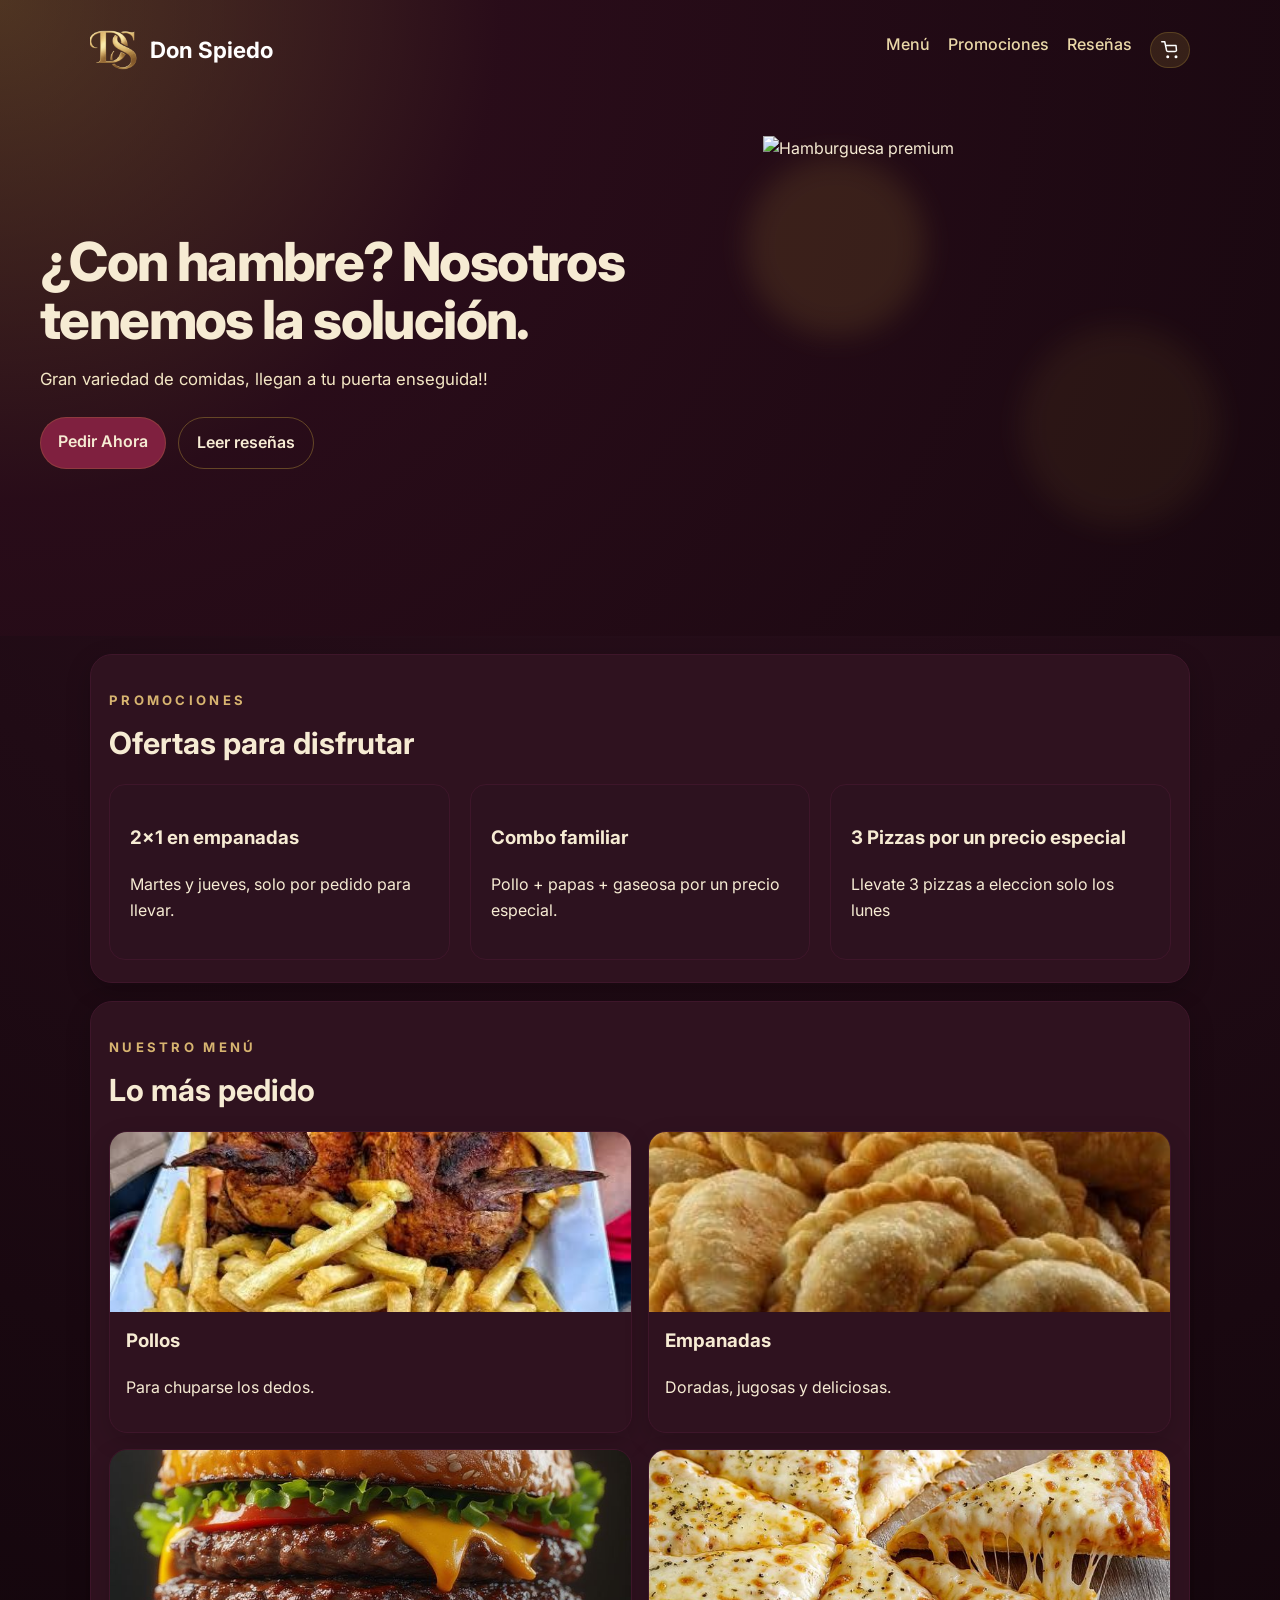
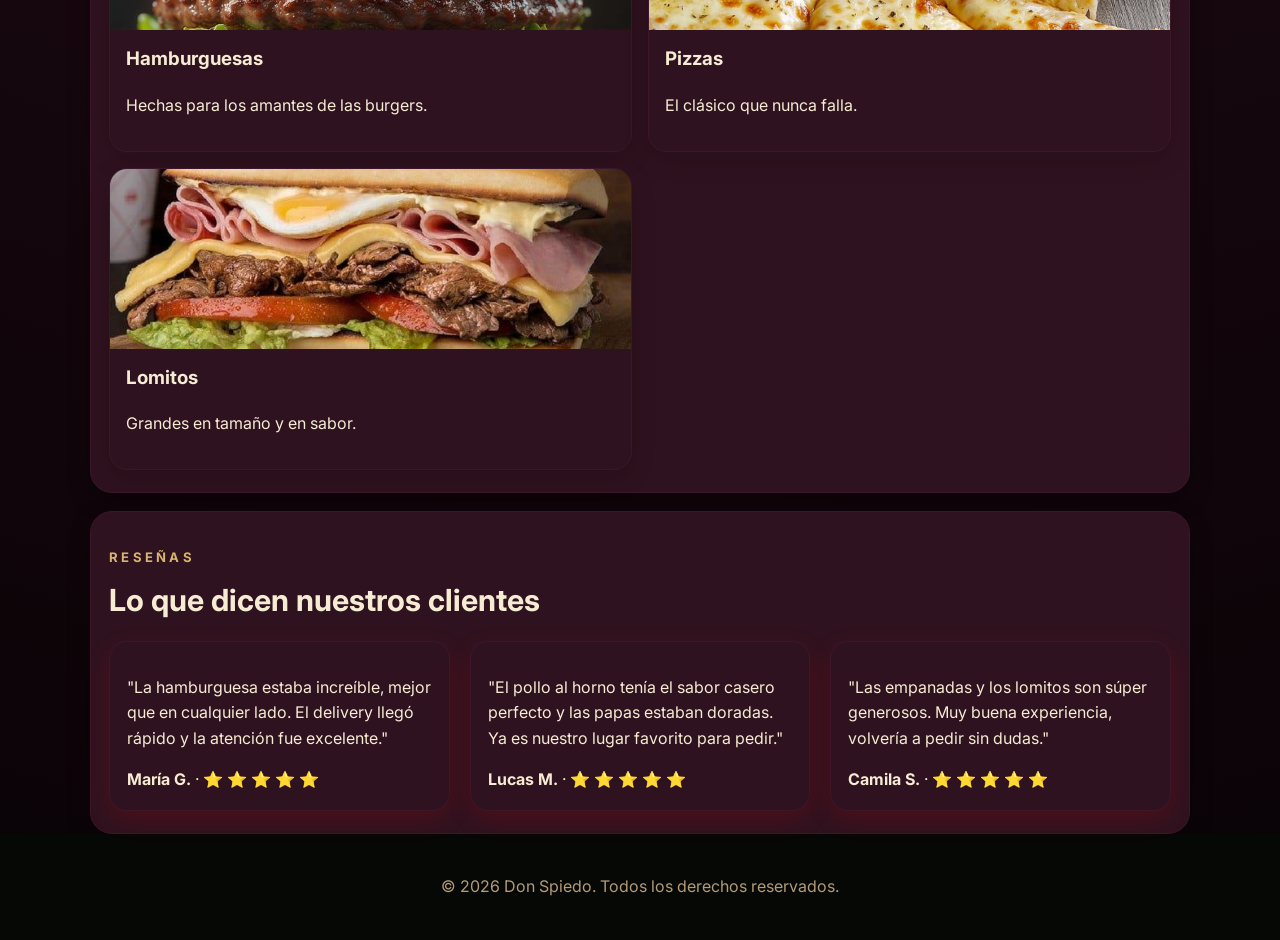
==== index.html @ 353672bb "Proyecto Rotiseria" ====
<!DOCTYPE html>
<html lang="es">
<head>
    <meta charset="UTF-8">
    <meta name="viewport" content="width=device-width, initial-scale=1.0">
    <title>Don Spiedo</title>
    <meta name="description" content="Rotisería Don Spiedo: comidas caseras, pollo al horno y pedidos para llevar.">
    <link rel="preconnect" href="https://fonts.googleapis.com">
    <link rel="preconnect" href="https://fonts.gstatic.com" crossorigin>
    <link href="https://fonts.googleapis.com/css2?family=Inter:wght@400;500;600;700&display=swap" rel="stylesheet">
    <link rel="stylesheet" href="assets/css/style.css">
</head>
<body>
    <header class="encabezado">
        <nav class="barraNavegacion">
            <a href="#top" class="marca">
                <img src="assets/img/Gemini_Generated_Image_pw00q7pw00q7pw00-Photoroom.png" alt="Logo de Don Spiedo" class="logoMarca">
                <span>Don Spiedo</span>
            </a>
            <div class="enlacesNavegacion">
                <a href="#menu">Menú</a>
                <a href="#promociones">Promociones</a>
                <a href="#resenas">Reseñas</a>
                <button type="button" class="botonCarrito" aria-label="Ver carrito">
                    <img src="data:image/svg+xml,%3Csvg xmlns='http://www.w3.org/2000/svg' viewBox='0 0 24 24' fill='none' stroke='white' stroke-width='2' stroke-linecap='round' stroke-linejoin='round'%3E%3Ccircle cx='9' cy='21' r='1'/%3E%3Ccircle cx='20' cy='21' r='1'/%3E%3Cpath d='M1 1h4l2.4 11.4a2 2 0 0 0 2 1.6h9.2a2 2 0 0 0 2-1.6L20 6H6'/%3E%3C/svg%3E" alt="Carrito" class="iconoCarrito">
                    <span id="contadorCarrito" class="contadorCarrito">0</span>
                </button>
            </div>
        </nav>

        <div class="contenidoEncabezado">
            <div class="textoEncabezado">
                <h1>¿Con hambre? Nosotros tenemos la solución.</h1>
                <p>Gran variedad de comidas, llegan a tu puerta enseguida!!</p>
                <div class="botonesEncabezado">
                    <a href="#menu" class="boton botonPrincipal">Pedir Ahora</a>
                    <a href="#resenas" class="boton botonSecundario">Leer reseñas</a>
                </div>
            </div>

            <div class="visualEncabezado">
                <div class="capaParticulas" aria-hidden="true"></div>
                <div class="tarjetaImagenEncabezado">
                    <img src="assets/img/dc7f4a45cf3483b72f3a25811091920b.png" alt="Hamburguesa premium" class="imagenHamburguesaEncabezado">
                </div>
            </div>
        </div>
    </header>

      <section class="seccion promociones" id="promociones">
            <div class="encabezadoSeccion">
                <p class="etiqueta">Promociones</p>
                <h2>Ofertas para disfrutar</h2>
            </div>

<div class="cuadriculaPromociones">
                <article class="tarjetaPromocion" data-promocion="2x1 en empanadas">
                    <h3>2x1 en empanadas</h3>
                    <p>Martes y jueves, solo por pedido para llevar.</p>
                </article>

                <article class="tarjetaPromocion" data-promocion="Combo familiar">
                    <h3>Combo familiar</h3>
                    <p>Pollo + papas + gaseosa por un precio especial.</p>
                </article>

                 <article class="tarjetaPromocion" data-promocion="3 pizzas por un precio especial.">
                    <h3>3 Pizzas por un precio especial</h3>
                    <p>Llevate 3 pizzas a eleccion solo los lunes</p>
                </article>

            </div>
        </section>
        
    <main>
        <section class="seccion" id="menu">
            <div class="encabezadoSeccion">
                <p class="etiqueta">Nuestro menú</p>
                <h2>Lo más pedido</h2>
            </div>

            <div class="tarjetas">
                <article class="tarjeta">
                    <img src="assets/img/pllo.jpg" alt="Pollo al horno con papas">
                    <div class="contenidoTarjeta">
                        <h3>Pollos</h3>
                        <p>Para chuparse los dedos.</p>
                    </div>
                </article>

                <article class="tarjeta">
                    <img src="assets/img/empanadas.jpg" alt="Empanadas horneadas">
                    <div class="contenidoTarjeta">
                        <h3>Empanadas</h3>
                        <p>Doradas, jugosas y deliciosas.</p>
                    </div>
                </article>

                <article class="tarjeta">
                    <img src="assets/img/ham.jpg" alt="Hamburguesa clásica">
                    <div class="contenidoTarjeta">
                        <h3>Hamburguesas</h3>
                        <p>Hechas para los amantes de las burgers.</p>
                      
                    </div>
                </article>



                <article class="tarjeta">
                    <img src="assets/img/pizzaqueso.jpg" alt="Pizzas">
                    <div class="contenidoTarjeta">
                        <h3>Pizzas</h3>
                        <p>El clásico que nunca falla.</p>
                    </div>
                </article>



                <article class="tarjeta">
                    <img src="assets/img/lomi.jpg" alt="Lomitos">
                    <div class="contenidoTarjeta">
                        <h3>Lomitos</h3>
                        <p>Grandes en tamaño y en sabor.</p>
                    </div>
                </article>



            </div>
        </section>


        <section class="seccion reseñas" id="resenas">
            <div class="encabezadoSeccion">
                <p class="etiqueta">Reseñas</p>
                <h2>Lo que dicen nuestros clientes</h2>
            </div>

            <div class="cuadriculaResenas">
                <article class="tarjetaResena">
                    <p>"La hamburguesa estaba increíble, mejor que en cualquier lado. El delivery llegó rápido y la atención fue excelente."</p>
                    <div class="reseñaAutor"><strong>María G.</strong> ·  ⭐ ⭐ ⭐ ⭐ ⭐</div>
                </article>
                <article class="tarjetaResena">
                    <p>"El pollo al horno tenía el sabor casero perfecto y las papas estaban doradas. Ya es nuestro lugar favorito para pedir."</p>
                    <div class="reseñaAutor"><strong>Lucas M.</strong> ·  ⭐ ⭐ ⭐ ⭐ ⭐</div>
                </article>
                <article class="tarjetaResena">
                    <p>"Las empanadas y los lomitos son súper generosos. Muy buena experiencia, volvería a pedir sin dudas."</p>
                    <div class="reseñaAutor"><strong>Camila S.</strong> ·  ⭐ ⭐ ⭐ ⭐ ⭐</div>
                </article>
            </div>
        </section>
    </main>

    <div id="detalleMenu" class="detalleMenu" aria-hidden="true">
        <div class="tarjetaDetalleMenu">
            <div class="encabezadoDetalleMenu">
                <div>
                    <p class="etiqueta">Explorar menú</p>
                    <h3 id="tituloDetalle">Menú</h3>
                </div>
                <button type="button" class="cerrarDetalleMenu" id="botonCerrarDetalle" aria-label="Cerrar menú">×</button>
            </div>
            <div id="opcionesDetalleMenu" class="opcionesDetalleMenu"></div>
        </div>
    </div>

    <footer>
        <p>© 2026 Don Spiedo. Todos los derechos reservados.</p>
    </footer>

    <aside class="carritoFlotante" id="carritoFlotante">
        <div class="encabezadoCarritoFlotante">
            <h3>Tu pedido</h3>
            <button type="button" class="botonCerrarCarrito" id="botonCerrarCarrito" aria-label="Cerrar carrito">×</button>
        </div>
        <div id="itemsCarrito" class="listaItemsCarrito">Tu carrito está vacío.</div>
        <div class="totalCarrito">Total: $0</div>
    </aside>

    <script src="assets/js/carrito.js"></script>
    <script src="assets/js/menu.js"></script>
    <script src="assets/js/checkout.js"></script>
    <script src="assets/js/main.js"></script>
---- assets/css/style.css ----
:root {
    --fondo: #190810;
    --superficie: #2f121f;
    --primario: #d5b23f;
    --primarioOscuro: #ad8a2a;
    --texto: #f6ebd3;
    --suave: #b39b76;
    --borde: #3e162a;
}


* {
    box-sizing: border-box;
    -webkit-tap-highlight-color: transparent;
}

html {
    scroll-behavior: smooth;
}

body {
    margin: 0;
    font-family: 'Inter', sans-serif;
    color: var(--texto);
    background: radial-gradient(circle at top, #2e111f 0%, var(--fondo) 55%, #090306 100%);
    line-height: 1.6;
}

body::-webkit-scrollbar {
    display: none;
}

img {
    max-width: 100%;
}

nav a,
.boton {
    text-decoration: none;
}

.encabezado {
    position: relative;
    overflow: hidden;
    background: radial-gradient(circle at top left, rgba(213, 178, 65, 0.24) 0%, rgba(41, 12, 25, 0.95) 35%, #190810 100%);
    color: var(--texto);
    padding: 20px 18px 70px;
}

.barraNavegacion {
    max-width: 1100px;
    margin: 0 auto;
    display: flex;
    justify-content: space-between;
    align-items: center;
    gap: 12px;
}

.marca {
    display: inline-flex;
    align-items: center;
    gap: 10px;
    font-size: 1.4rem;
    font-weight: 700;
    color: white;
    text-decoration: none;
}

.logoMarca {
    width: 50px;
    height: 60px;
    object-fit: cover;
}

.enlacesNavegacion {
    display: flex;
    gap: 18px;
    flex-wrap: wrap;
    justify-content: center;
}

.enlacesNavegacion a {
    color: #ead8a8;
    font-weight: 500;
}

.botonCarrito {
    position: relative;
    background: rgba(213, 178, 65, 0.14);
    border: 1px solid rgba(213, 178, 65, 0.22);
    color: var(--texto);
    border-radius: 999px;
    padding: 8px 10px;
    font-size: 1rem;
    cursor: pointer;
    display: inline-flex;
    align-items: center;
    justify-content: center;
}

.iconoCarrito {
    width: 18px;
    height: 18px;
}

.contadorCarrito {
    position: absolute;
    top: -4px;
    right: -4px;
    min-width: 18px;
    height: 18px;
    padding: 0 4px;
    border-radius: 999px;
    background: var(--primario);
    color: #031403;
    font-size: 0.72rem;
    font-weight: 700;
    display: inline-flex;
    align-items: center;
    justify-content: center;
}

.contenidoEncabezado {
    position: relative;
    z-index: 2;
    max-width: 1200px;
    margin: 56px auto 0;
    display: grid;
    grid-template-columns: 1.1fr 0.9fr;
    gap: 36px;
    align-items: center;
}

.etiqueta {
    text-transform: uppercase;
    letter-spacing: 0.25em;
    font-size: 0.82rem;
    font-weight: 700;
    color: #d7b470;
    margin-bottom: 8px;
}

.encabezado h1 {
    font-size: clamp(2.2rem, 4.2vw, 4rem);
    line-height: 1.08;
    margin: 0 0 14px;
    font-weight: 800;
    letter-spacing: -0.03em;
}

.textoEncabezado p {
    font-size: 1.05rem;
    color: #f4e7c5;
    max-width: 620px;
}

.botonesEncabezado {
    display: flex;
    gap: 12px;
    flex-wrap: wrap;
    margin-top: 24px;
}

.boton {
    padding: 12px 18px;
    border-radius: 999px;
    font-weight: 600;
    display: inline-block;
}

.botonPrincipal {
    background: #7f203f;
    color: #f6ebd3;
    box-shadow: 0 0 0 1px rgba(213, 178, 65, 0.18) inset;
}

.botonSecundario {
    border: 1px solid rgba(213, 178, 65, 0.35);
    color: #f6ebd3;
}

.visualEncabezado {
    position: relative;
    display: flex;
    align-items: center;
    justify-content: center;
    min-height: 420px;
}

.capaParticulas {
    position: absolute;
    inset: 0;
    pointer-events: none;
}

.capaParticulas::before,
.capaParticulas::after {
    content: '';
    position: absolute;
    border-radius: 50%;
    filter: blur(14px);
    opacity: 0.7;
    animation: drift 10s linear infinite alternate;
}

.capaParticulas::before {
    width: 180px;
    height: 180px;
    background: rgba(213, 178, 65, 0.18);
    top: 20px;
    left: 30px;
}

.capaParticulas::after {
    width: 200px;
    height: 200px;
    background: rgba(213, 178, 65, 0.1);
    right: 20px;
    bottom: 40px;
    animation-duration: 12s;
}

.tarjetaImagenEncabezado {
    position: relative;
    width: min(100%, 430px);
    aspect-ratio: 1;
    padding: 0;
    border-radius: 0;
    background: transparent;
    backdrop-filter: none;
    border: none;
    box-shadow: none;
    animation: enterBurger 0.9s ease-out both;
}

.imagenHamburguesaEncabezado {
    width: 100%;
    height: 100%;
    object-fit: contain;
    display: block;
    animation: floatBurger 3.2s ease-in-out infinite;
    transform-origin: center;
}

.cuadriculaResenas {
    display: grid;
    grid-template-columns: repeat(3, minmax(0, 1fr));
    gap: 20px;
}

.tarjetaResena {
    width: 100%;
    background: var(--superficie);
    border: 1px solid var(--borde);
    border-radius: 18px;
    padding: 17px;
    box-shadow: 0 8px 24px rgba(231, 1, 1, 0.16);
}

@keyframes enterBurger {
    0% {
        opacity: 0;
        transform: scale(0.82) translateY(20px);
    }
    100% {
        opacity: 1;
        transform: scale(1) translateY(0);
    }
}

@keyframes floatBurger {
    0%, 100% {
        transform: translateY(0px) rotate(0deg) scale(1);
    }
    50% {
        transform: translateY(-10px) rotate(-2deg) scale(1.02);
    }
}

@keyframes drift {
    0% {
        transform: translate3d(0, 0, 0);
    }
    100% {
        transform: translate3d(20px, -18px, 0);
    }
}

.seccion {
    max-width: 1100px;
    margin: 18px auto 0;
    padding: 22px 18px;
    background: var(--superficie);
    border: 1px solid var(--borde);
    border-radius: 22px;
    box-shadow: 0 8px 24px rgba(0, 0, 0, 0.22);
}

.encabezadoSeccion {
    margin-bottom: 16px;
}

.seccion h2 {
    font-size: 1.9rem;
    margin: 0;
}

.menu-layout {
    display: grid;
    grid-template-columns: 1.8fr 0.8fr;
    gap: 24px;
    align-items: start;
}

.tarjetas {
    display: grid;
    grid-template-columns: repeat(2, minmax(0, 1fr));
    gap: 16px;
}

.tarjeta,
.info-box,
.formularioContacto,
.cart-panel {
    background: var(--superficie);
    border: 1px solid var(--borde);
    border-radius: 18px;
    padding: 22px;
    box-shadow: 0 8px 24px rgba(0, 0, 0, 0.16);
}

.tarjeta {
    padding: 0;
    overflow: hidden;
}

.tarjeta img {
    width: 100%;
    height: 180px;
    object-fit: cover;
    display: block;
}

.contenidoTarjeta {
    padding: 14px 16px 16px;
}

.tarjeta h3,
.info-box h3,
.cuadriculaContacto h3,
.cart-panel h3 {
    margin-top: 0;
}

.pieTarjeta {
    display: flex;
    justify-content: space-between;
    align-items: center;
    gap: 10px;
    margin-top: 10px;
}

.tarjeta span {
    display: inline-block;
    font-weight: 700;
    color: var(--primario);
}

.tarjeta {
    padding: 0;
    overflow: hidden;
    cursor: pointer;
    transition: transform 0.25s ease, box-shadow 0.25s ease;
}

.tarjeta:hover {
    transform: translateY(-4px);
    box-shadow: 0 16px 34px rgba(0, 0, 0, 0.2);
}

.botonAgregar {
    display: none;
}

/* Carrito Flotante - Aparece de abajo para arriba */
.carritoFlotante {
    position: fixed;
    right: 20px;
    bottom: 20px;
    transform: translateY(120%);
    width: min(320px, calc(100vw - 40px));
    background: #2b111f;
    border: 1px solid rgba(213, 178, 65, 0.18);
    border-radius: 20px;
    box-shadow: 0 20px 40px rgba(0, 0, 0, 0.3);
    padding: 18px;
    z-index: 1000;
    opacity: 0;
    pointer-events: none;
    transition: transform 0.3s cubic-bezier(0.25, 0.46, 0.45, 0.94), opacity 0.3s ease;
}

.carritoFlotante.show {
    transform: translateY(0);
    opacity: 1;
    pointer-events: auto;
}

.encabezadoCarritoFlotante {
    display: flex;
    justify-content: space-between;
    align-items: flex-start;
    margin-bottom: 10px;
}

.botonCerrarCarrito {
    border: none;
    background: rgba(213, 178, 65, 0.12);
    color: var(--primario);
    width: 30px;
    height: 30px;
    border-radius: 999px;
    font-size: 1.1rem;
    cursor: pointer;
}

.listaItemsCarrito {
    display: flex;
    flex-direction: column;
    gap: 10px;
    margin-bottom: 12px;
    max-height: 250px;
    overflow-y: auto;
    padding-right: 5px;
}

.listaItemsCarrito::-webkit-scrollbar {
    width: 4px;
}

.listaItemsCarrito::-webkit-scrollbar-track {
    background: var(--borde);
    border-radius: 4px;
}

.listaItemsCarrito::-webkit-scrollbar-thumb {
    background: var(--primario);
    border-radius: 4px;
}

.itemCarrito {
    display: flex;
    justify-content: space-between;
    align-items: center;
    gap: 8px;
    padding-bottom: 8px;
    border-bottom: 1px solid var(--borde);
}

.accionesItemCarrito {
    display: flex;
    gap: 6px;
}

.botonEliminar,
.botonConfirmar {
    border: none;
    border-radius: 999px;
    padding: 5px 8px;
    font-size: 0.8rem;
    cursor: pointer;
}

.botonEliminar {
    background: rgba(213, 178, 65, 0.12);
    color: var(--primario);
}

.botonConfirmar {
    background: var(--primario);
    color: #1c1014;
}

.botonDelivery {
    background: var(--primario);
    color: #1c1014;
    border: none;
    border-radius: 999px;
    padding: 6px 12px;
    font-size: 0.85rem;
    font-weight: 600;
    cursor: pointer;
}

.botonDelivery.activo {
    background: #4caf50;
    color: white;
}

.totalCarrito {
    font-weight: 700;
    color: var(--primario);
}

.etiquetaDelivery {
    font-size: 0.85rem;
    color: #4caf50;
    font-weight: 500;
    margin-left: 8px;
}

.carritoVacio {
    color: var(--suave);
    font-size: 0.95rem;
}

.cuadriculaPromociones {
    display: grid;
    grid-template-columns: repeat(3, minmax(0, 1fr));
    gap: 20px;
}

.tarjetaPromocion {
    background: #2d121f;
    border: 1px solid var(--borde);
    border-radius: 16px;
    padding: 20px;
    cursor: pointer;
    transition: transform 0.25s ease, box-shadow 0.25s ease;
}

.tarjetaPromocion:hover {
    transform: translateY(-4px);
    box-shadow: 0 16px 34px rgba(0, 0, 0, 0.2);
}

.cuadriculaContacto {
    display: grid;
    grid-template-columns: 0.8fr 1.2fr;
    gap: 20px;
    align-items: start;
}

.formularioContacto {
    display: flex;
    flex-direction: column;
    gap: 10px;
}

.formularioContacto input,
.formularioContacto textarea {
    padding: 10px 10px;
    border: 1px solid var(--borde);
    border-radius: 10px;
    font: inherit;
    background: #060806;
    color: var(--texto);
}

.formularioContacto button {
    border: none;
    background: var(--primario);
    color: #031403;
    padding: 12px 16px;
    border-radius: 10px;
    font-weight: 600;
    cursor: pointer;
}

.detalleMenu {
    position: fixed;
    inset: 0;
    background: rgba(2, 6, 3, 0.85);
    display: flex;
    align-items: center;
    justify-content: center;
    padding: 20px;
    z-index: 1200;
    opacity: 0;
    pointer-events: none;
    transition: opacity 0.25s ease;
}

.detalleMenu.show {
    opacity: 1;
    pointer-events: auto;
}

.tarjetaDetalleMenu {
    width: min(720px, 100%);
    max-height: 80vh;
    overflow: auto;
    background: var(--superficie);
    border: 1px solid var(--borde);
    border-radius: 24px;
    padding: 22px;
    box-shadow: 0 20px 45px rgba(0, 0, 0, 0.3);
    
}

.tarjetaDetalleMenu::-webkit-scrollbar {
    display: none;        
}

.encabezadoDetalleMenu {
    display: flex;
    justify-content: space-between;
    align-items: start;
    gap: 12px;
    margin-bottom: 16px;
}

.cerrarDetalleMenu {
    border: none;
    background: rgba(213, 178, 65, 0.12);
    color: var(--primario);
    width: 34px;
    height: 34px;
    border-radius: 999px;
    font-size: 1.2rem;
    cursor: pointer;
}

.opcionesDetalleMenu {
    display: flex;
    flex-direction: column;
    gap: 12px;
}

.opcionMenu {
    display: flex;
    flex-direction: column;
    gap: 12px;
    padding: 14px;
    border: 1px solid var(--borde);
    border-radius: 14px;
    background:#1c101450;
}

.imagenOpcionMenu {
    width: 100%;
    height: 120px;
    object-fit: cover;
    border-radius: 10px;
    display: block;
}

.contenidoOpcionMenu {
    flex: 1;
}

.opcionMenu h4 {
    margin: 0 0 4px;
}

.opcionMenu p {
    margin: 0;
    color: var(--suave);
    font-size: 0.95rem;
}

.accionesOpcionMenu {
    display: flex;
    align-items: center;
    gap: 10px;
}

.botonOpcion {
    border: none;
    background: var(--primario);
    color: #031403;
    border-radius: 999px;
    padding: 8px 12px;
    font-weight: 600;
    cursor: pointer;
}

.precioTachado {
    text-decoration: line-through;
    color: var(--suave);
    opacity: 0.6;
}

.etiquetaGratis {
    background: #4caf50;
    color: white;
    padding: 2px 8px;
    border-radius: 999px;
    font-size: 0.7rem;
    font-weight: 600;
    margin-left: 8px;
}

.detallePizza {
    padding-left: 15px;
    font-size: 0.9rem;
    opacity: 0.9;
}

.detallePizza .nombrePizza {
    color: var(--suave);
}

.promocion3pizzas {
    border-bottom: 1px dashed var(--primario);
    margin-bottom: 5px;
    padding-bottom: 10px;
}

footer {
    text-align: center;
    padding: 24px;
    color: var(--suave);
    background: #060806;
}

/* Responsive - Carrito en móviles */
@media (max-width: 768px) {
    .carritoFlotante {
        right: 0;
        bottom: 0;
        left: 0;
        width: 100vw;
        max-width: 100vw;
        border-radius: 20px 20px 0 0;
        padding: 20px 16px;
        box-sizing: border-box;
    }
    
    .carritoFlotante.show {
        transform: translateY(0);
    }
}

@media (max-width: 900px) {
    .contenidoEncabezado {
        grid-template-columns: 1fr;
        text-align: center;
    }

    .textoEncabezado p {
        margin: 0 auto;
    }

    .botonesEncabezado {
        justify-content: center;
    }

    .visualEncabezado {
        min-height: 320px;
    }
}

@media (max-width: 768px) {
    .visualEncabezado {
        display: none;
    }
}

@media (max-width: 800px) {
    .cuadriculaContacto,
    .tarjetas,
    .cuadriculaPromociones,
    .menu-layout,
    .cuadriculaResenas {
        grid-template-columns: 1fr;
    }

    .barraNavegacion {
        flex-direction: column;
        align-items: flex-start;
        gap: 12px;
    }

    .enlacesNavegacion {
        width: 100%;
        justify-content: flex-start;
    }

    .botonesEncabezado {
        flex-direction: column;
        align-items: stretch;
    }

    .boton {
        text-align: center;
    }

    .encabezado h1 {
        font-size: 2rem;
    }

    .seccion h2 {
        font-size: 1.5rem;
    }
}

@media (max-width: 480px) {
    .encabezado {
        padding: 16px 14px 40px;
    }

    .seccion {
        padding: 24px 14px;
        margin: 16px 10px 0;
        border-radius: 18px;
    }

    .tarjetaImagenEncabezado {
        padding: 14px;
    }

    .formularioContacto button {
        width: 100%;
    }

    /* Ocultar logo en móviles muy pequeños */
    .logoMarca {
        display: none;
    }
}
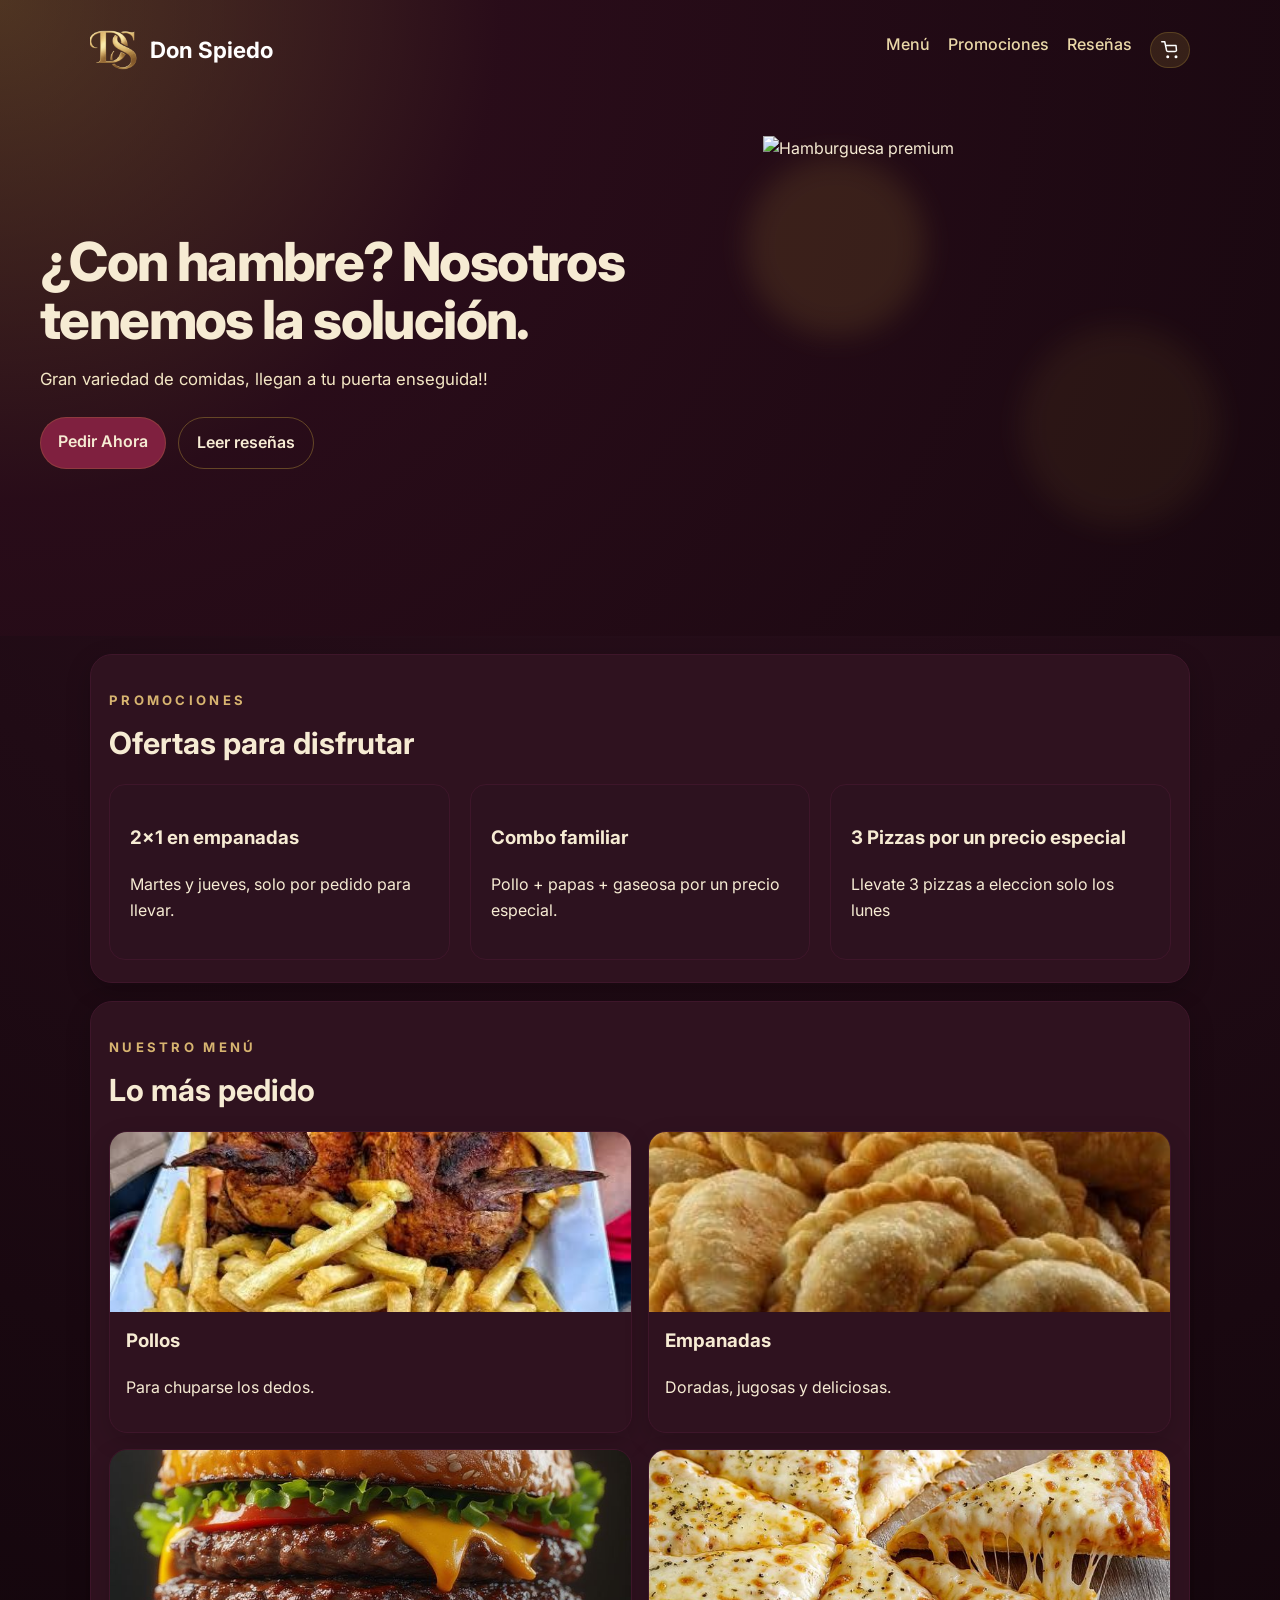
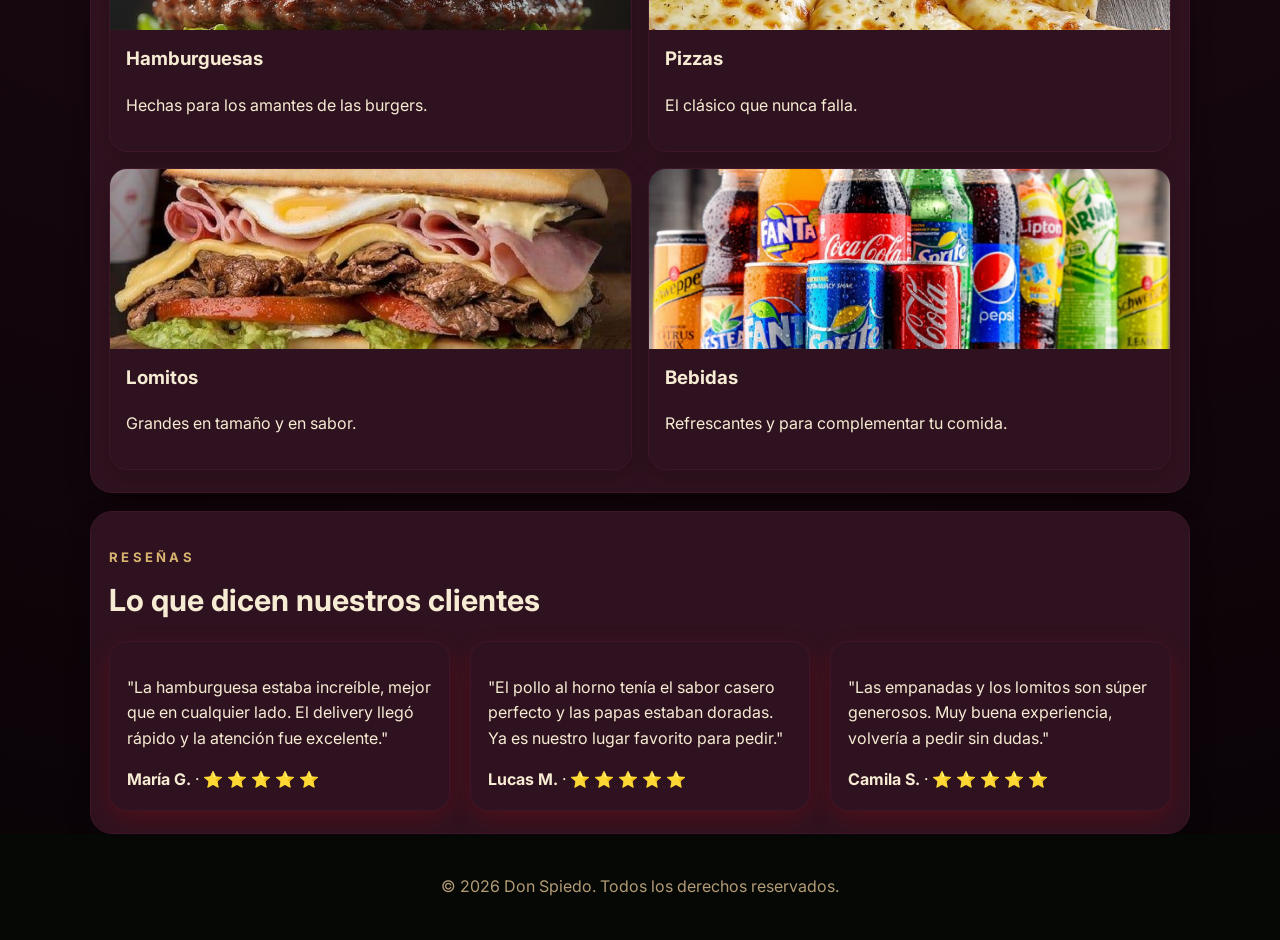
==== commit f9b82a30: "Cambios Realizados" ====
--- a/index.html
+++ b/index.html
@@ -125,6 +125,14 @@
                     </div>
                 </article>
 
+                <article class="tarjeta">
+                    <img src="assets/img/bebidas.jpg" alt="Bebidas">
+                    <div class="contenidoTarjeta">
+                        <h3>Bebidas</h3>
+                        <p>Refrescantes y para complementar tu comida.</p>
+                    </div>
+                </article>
+
 
 
             </div>
--- a/assets/css/style.css
+++ b/assets/css/style.css
@@ -481,32 +481,9 @@
     color: #1c1014;
 }
 
-.botonDelivery {
-    background: var(--primario);
-    color: #1c1014;
-    border: none;
-    border-radius: 999px;
-    padding: 6px 12px;
-    font-size: 0.85rem;
-    font-weight: 600;
-    cursor: pointer;
-}
-
-.botonDelivery.activo {
-    background: #4caf50;
-    color: white;
-}
-
 .totalCarrito {
     font-weight: 700;
     color: var(--primario);
-}
-
-.etiquetaDelivery {
-    font-size: 0.85rem;
-    color: #4caf50;
-    font-weight: 500;
-    margin-left: 8px;
 }
 
 .carritoVacio {
@@ -702,9 +679,91 @@
 }
 
 .promocion3pizzas {
-    border-bottom: 1px dashed var(--primario);
     margin-bottom: 5px;
     padding-bottom: 10px;
+}
+
+.ingredientesPersonalizables {
+    margin-top: 10px;
+    padding-top: 10px;
+    border-top: 1px solid var(--borde);
+}
+
+.tituloIngredientes {
+    font-size: 0.85rem;
+    color: var(--suave);
+    margin: 0 0 8px;
+}
+
+.listaIngredientes {
+    display: flex;
+    flex-wrap: wrap;
+    gap: 8px;
+}
+
+.ingredienteItem {
+    display: flex;
+    align-items: center;
+    gap: 4px;
+    font-size: 0.85rem;
+    color: var(--texto);
+    cursor: pointer;
+}
+
+.ingredienteItem input[type="checkbox"] {
+    width: 16px;
+    height: 16px;
+    accent-color: var(--primario);
+}
+
+.ingredienteItem span {
+    user-select: none;
+}
+
+.ingredientesItemCarrito {
+    font-size: 0.8rem;
+    color: var(--suave);
+    margin-top: 4px;
+    padding-left: 10px;
+}
+
+.headerIngredientes {
+    display: flex;
+    justify-content: space-between;
+    align-items: center;
+    cursor: pointer;
+    padding: 5px 0;
+}
+
+.flechitaIngredientes {
+    font-size: 0.8rem;
+    color: var(--primario);
+    transition: transform 0.2s ease;
+}
+
+.contenidoIngredientes {
+    max-height: 0;
+    overflow: hidden;
+    transition: max-height 0.3s ease;
+}
+
+.contenidoIngredientes.collapsed {
+    max-height: 0;
+}
+
+.contenidoIngredientes.expanded {
+    max-height: 500px;
+}
+
+.seccionIngredientes {
+    margin-bottom: 8px;
+}
+
+.subtituloIngredientes {
+    font-size: 0.8rem;
+    color: var(--suave);
+    margin: 0 0 6px;
+    font-weight: 500;
 }
 
 footer {
